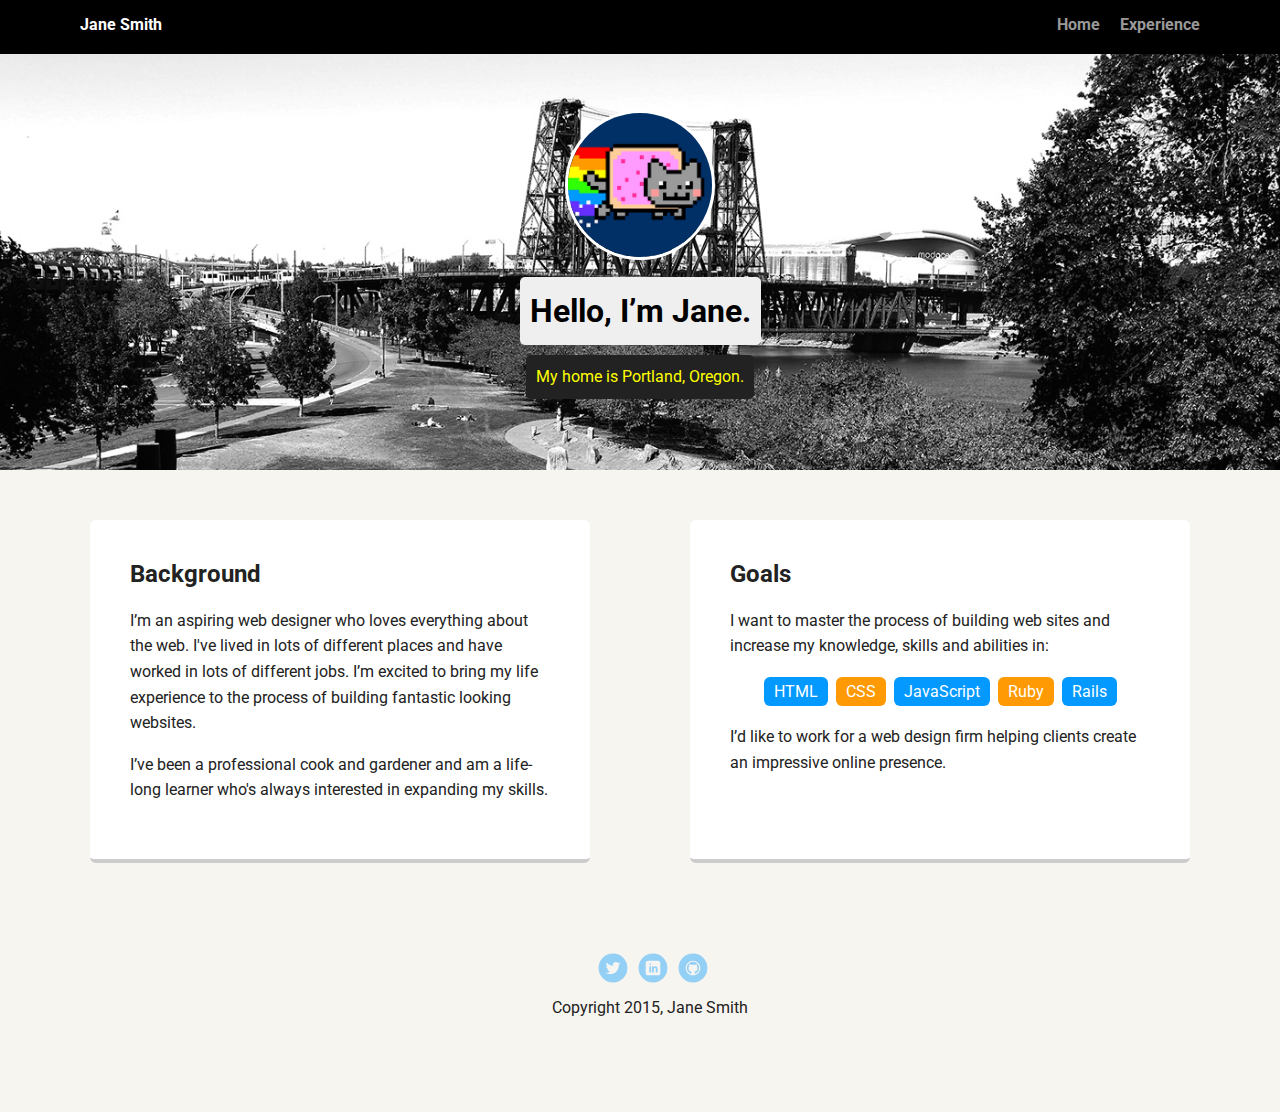
==== index.html @ 564730b3 "add starter files" ====
<!doctype html>
<html lang="en">
<head>
  <meta charset="utf-8">
  <title>Jane Smith's Profile</title>
  <meta name="viewport" content="width=device-width, initial-scale=1.0">
  <link rel="stylesheet" href="styles.css">
  <link href="https://fonts.googleapis.com/css?family=Muli%7CRoboto:400,300,500,700,900" rel="stylesheet"></head>
  <body>

    <div class="main-nav">
        <ul class="nav">
          <li class="name">Jane Smith</li>
          <li><a href="#">Home</a></li>
          <li><a href="#">Experience</a></li>
        </ul>
    </div>

    <header>
      <img src="images/me.png" alt="Drawing of Jane Smith" class="profile-image">
      <h1 class="tag name">Hello, I’m Jane.</h1>
      <p class="tag location">My home is Portland, Oregon.</p>
    </header>

    <main class="flex">
      <div class="card">
        <h2>Background</h2>
        <p>I’m an aspiring web designer who loves everything about the web. I've lived in lots of different places and have worked in lots of different jobs. I’m excited to bring my life experience to the process of building fantastic looking websites.</p>
        <p>I’ve been a professional cook and gardener and am a life-long learner who's always interested in expanding my skills.</p>
      </div> 

      <div class="card">
        <h2>Goals</h2>
        <p>I want to master the process of building web sites and increase my knowledge, skills and abilities in:</p>
        <ul class="skills">
          <li>HTML</li>
          <li>CSS</li>
          <li>JavaScript</li>
          <li>Ruby</li>
          <li>Rails</li>
        </ul>
        <p>I’d like to work for a web design firm helping clients create an impressive online presence.</p>
      </div> 

    </main>
    <footer>
      <ul>
        <li><a href="#" class="social twitter">Twitter</a></li>
        <li><a href="#" class="social linkedin">LinkedIn</a></li>
        <li><a href="#" class="social github">Github</a></li>
      </ul>
      <p class="copyright">Copyright 2015, Jane Smith</p>
    </footer>
  </body>
  </html>
---- styles.css ----
/* Global Layout Set-up */
* { 
  box-sizing: border-box;
}
  
body {
  margin: 0;
  padding: 0;
  text-align: center;
  font-family: 'Roboto', sans-serif;
  color: #222;
  background: #f7f5f0;
}
/* Link Styles */

a {
  text-decoration: none;
  color: #999;
}
a:hover {
  color: #6633ff;
}

/* Section Styles */

.main-nav {
  width: 100%;
  background: black;
  min-height: 30px;
  padding: 10px;
  position: fixed;
  text-align: center;
}
.nav {
  display: flex;
  justify-content: space-around;
  font-weight: 700;
  list-style-type: none;
  margin: 0 auto;
  padding: 0;
}

.nav .name {
    display: block;
    margin-right: auto;
    color: white;
}
.nav li {
  padding: 5px 10px 10px 10px;
}
.nav a {
  transition: all .5s;
}
.nav a:hover {
  color: white
}

header {
  text-align: center;
  background: url('images/portland.jpg') no-repeat top center ;
  background-size: cover;
  overflow: hidden;
  padding-top: 60px;
}
header {
  line-height: 1.5;
}
header .profile-image {
  margin-top: 50px;
  width: 150px;
  height: 150px;
  border-radius: 50%;
  border: 3px solid white;
  transition: all .5s;
}
header .profile-image:hover {
  transform: scale(1.2) rotate(5deg);
}
.tag {
  background-color: #efefef;
  color: black;
  padding: 10px;
  border-radius: 5px;
  display: table;
  margin: 10px auto;
} 
.location {
  background-color: #222;
  color: yellow;
}
.card {
  margin: 30px;
  padding: 20px 40px 40px;
  max-width: 500px;
  text-align: left;
  background: #fff;
  border-bottom: 4px solid #ccc;
  border-radius: 6px;
  transition: all .5s;
}
.card:hover {
  border-color: #ff99ff;
}

ul.skills {
  padding: 0;
  text-align: center;
}

.skills li {
  border-radius: 6px;
  display: inline-block;
  background: #ff9904;
  color: white;
  padding: 5px 10px;
  margin: 2px;
}

.skills li:nth-child(odd) {
  background: #0399ff;
}

footer {
  width: 100%;
  min-height: 30px;
  padding: 20px 0 40px 20px;
}

footer .copyright {
  top: -8px;
  font-size: .75em;
}

footer ul {
  list-style-type: none;
  margin: 0;
  padding: 0;
}

footer ul li {
  display: inline-block;
}

a.social {
  display: inline-block;
  text-indent: -9999px;
  margin-left: 5px;
  width: 30px;
  height: 30px;
  background-size: 30px 30px;
  opacity: .4;
  transition: all .5s;
}
a.twitter {
  background-image: url(images/twitter.svg);
}
a.linkedin {
  background-image: url(images/linkedin.svg);
}
a.github {
  background-image: url(images/github.svg);
}
a.social:hover {
  opacity: 1;
}
.clearfix {
  clear: both;
}

/* Styles for larger screens */
@media screen and (min-width: 720px) {
  
  .flex {
      display: -ms-flexbox;      /* TWEENER - IE 10 */
      display: flex; 
      max-width: 1200px;
      -ms-flex-pack: distribute;
      justify-content: space-around;
      margin: 0 auto;
  }

  header {
    min-height: 470px;
  }

  .nav {
    max-width: 1200px;
    padding: 0 30px;
  }


  main {
    padding-top: 20px;
  }

  main p {
    line-height: 1.6em;
  }

  footer {
    font-size: 1.3em;
    max-width: 1200px;
    margin: 40px auto;
  }

}
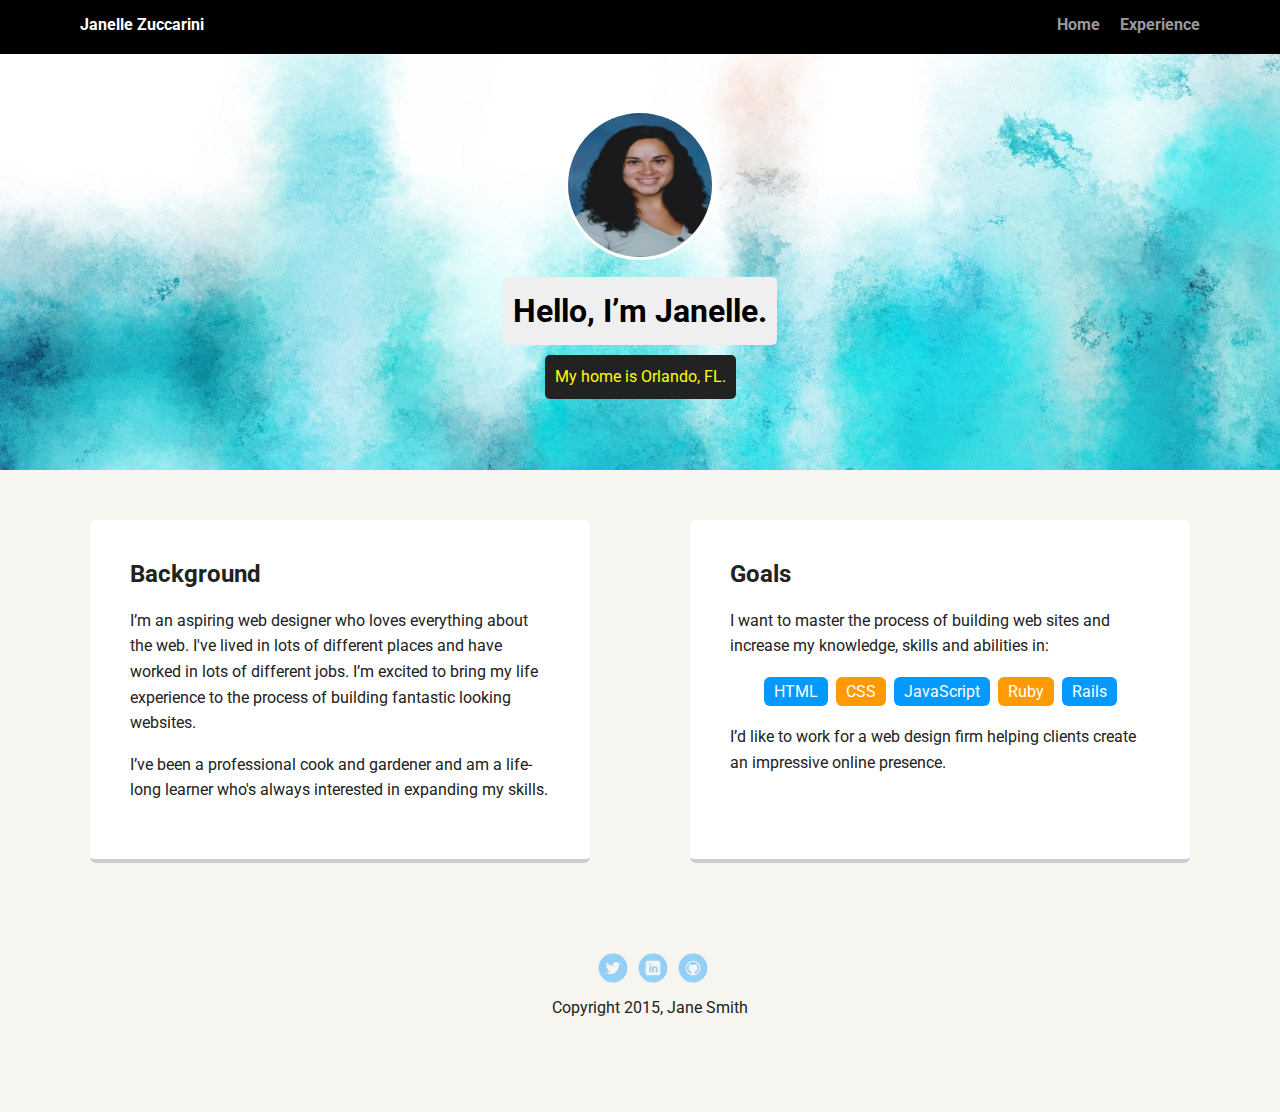
==== commit 0023f3c7: "changed background image" ====
--- a/index.html
+++ b/index.html
@@ -2,7 +2,7 @@
 <html lang="en">
 <head>
   <meta charset="utf-8">
-  <title>Jane Smith's Profile</title>
+  <title>Janelle Zuccarini's profile</title>
   <meta name="viewport" content="width=device-width, initial-scale=1.0">
   <link rel="stylesheet" href="styles.css">
   <link href="https://fonts.googleapis.com/css?family=Muli%7CRoboto:400,300,500,700,900" rel="stylesheet"></head>
@@ -10,16 +10,16 @@
 
     <div class="main-nav">
         <ul class="nav">
-          <li class="name">Jane Smith</li>
+          <li class="name">Janelle Zuccarini</li>
           <li><a href="#">Home</a></li>
           <li><a href="#">Experience</a></li>
         </ul>
     </div>
 
     <header>
-      <img src="images/me.png" alt="Drawing of Jane Smith" class="profile-image">
-      <h1 class="tag name">Hello, I’m Jane.</h1>
-      <p class="tag location">My home is Portland, Oregon.</p>
+      <img src="images/profile-img.jpg" alt="Professional picture of Janelle Zuccarini" class="profile-image">
+      <h1 class="tag name">Hello, I’m Janelle.</h1>
+      <p class="tag location">My home is Orlando, FL.</p>
     </header>
 
     <main class="flex">
--- a/styles.css
+++ b/styles.css
@@ -57,7 +57,7 @@
 
 header {
   text-align: center;
-  background: url('images/portland.jpg') no-repeat top center ;
+  background: url('images/backg-img.jpg') no-repeat top center ;
   background-size: cover;
   overflow: hidden;
   padding-top: 60px;
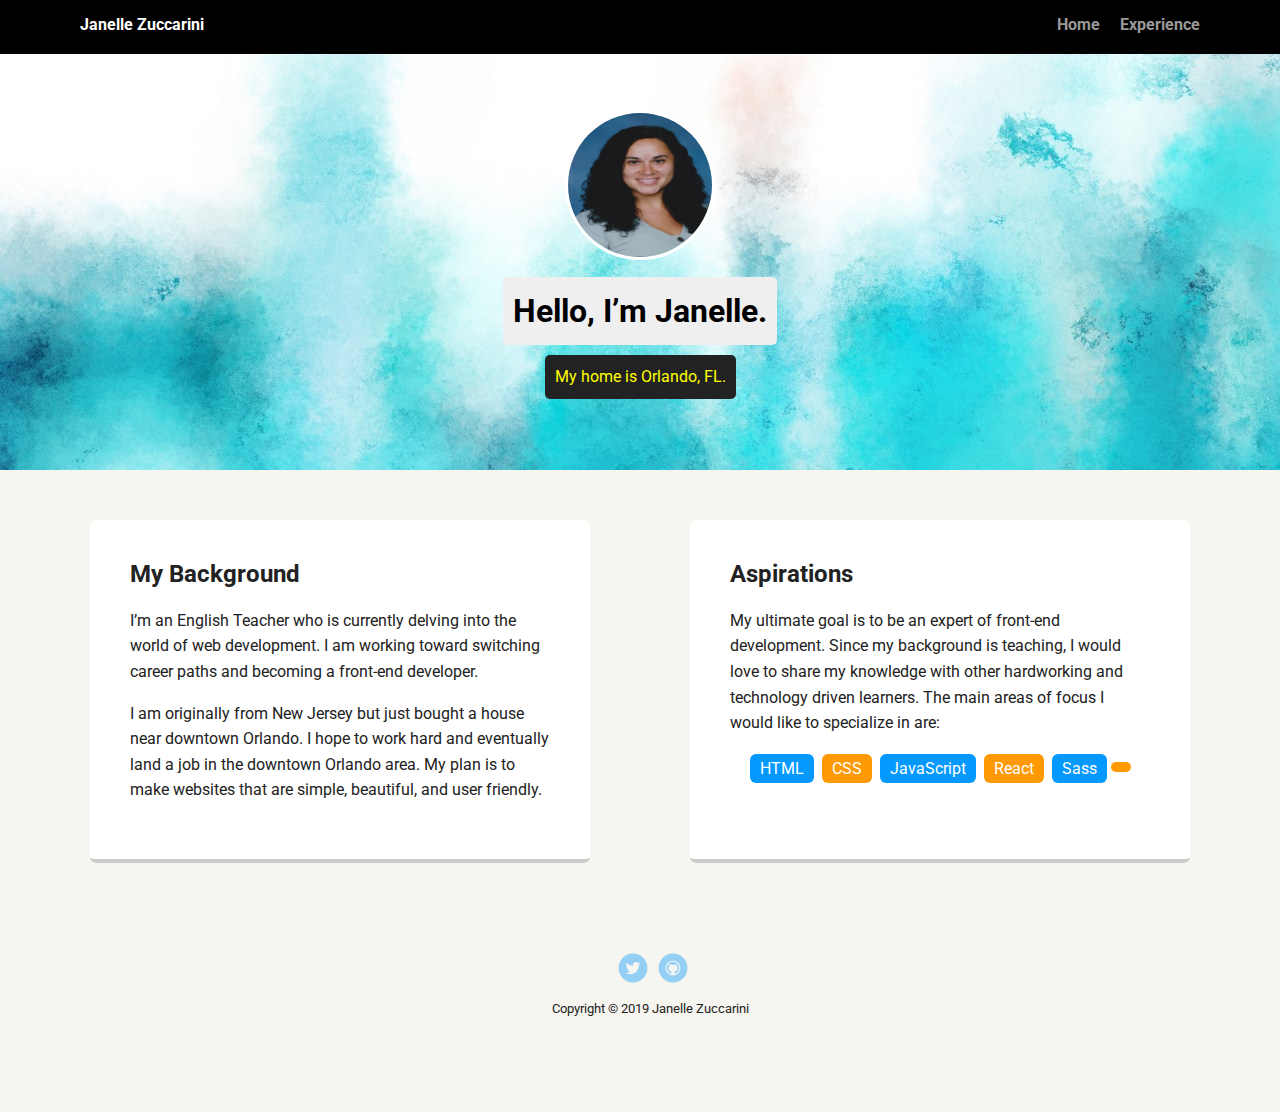
==== commit aa30baef: "changed background and aspirations section" ====
--- a/index.html
+++ b/index.html
@@ -11,7 +11,7 @@
     <div class="main-nav">
         <ul class="nav">
           <li class="name">Janelle Zuccarini</li>
-          <li><a href="#">Home</a></li>
+          <li><a href="index.html">Home</a></li>
           <li><a href="#">Experience</a></li>
         </ul>
     </div>
@@ -24,32 +24,30 @@
 
     <main class="flex">
       <div class="card">
-        <h2>Background</h2>
-        <p>I’m an aspiring web designer who loves everything about the web. I've lived in lots of different places and have worked in lots of different jobs. I’m excited to bring my life experience to the process of building fantastic looking websites.</p>
-        <p>I’ve been a professional cook and gardener and am a life-long learner who's always interested in expanding my skills.</p>
+        <h2>My Background</h2>
+        <p>I’m an English Teacher who is currently delving into the world of web development. I am working toward switching career paths and becoming a front-end developer.</p>
+        <p>I am originally from New Jersey but just bought a house near downtown Orlando. I hope to work hard and eventually land a job in the downtown Orlando area. My plan is to make websites that are simple, beautiful, and user friendly. </p>
       </div> 
 
       <div class="card">
-        <h2>Goals</h2>
-        <p>I want to master the process of building web sites and increase my knowledge, skills and abilities in:</p>
+        <h2>Aspirations</h2>
+        <p>My ultimate goal is to be an expert of front-end development. Since my background is teaching, I would love to share my knowledge with other hardworking and technology driven learners. The main areas of focus I would like to specialize in are:</p>
         <ul class="skills">
           <li>HTML</li>
           <li>CSS</li>
           <li>JavaScript</li>
-          <li>Ruby</li>
-          <li>Rails</li>
+          <li>React</li>
+          <li>Sass<li>
         </ul>
-        <p>I’d like to work for a web design firm helping clients create an impressive online presence.</p>
       </div> 
 
     </main>
     <footer>
       <ul>
-        <li><a href="#" class="social twitter">Twitter</a></li>
-        <li><a href="#" class="social linkedin">LinkedIn</a></li>
-        <li><a href="#" class="social github">Github</a></li>
+        <li><a href="https://twitter.com/janellezucc" class="social twitter">Twitter</a></li>
+        <li><a href="https://github.com/janellezucc" class="social github">Github</a></li>
       </ul>
-      <p class="copyright">Copyright 2015, Jane Smith</p>
+      <p class="copyright"><small>Copyright &copy; 2019 Janelle Zuccarini</small></p>
     </footer>
   </body>
   </html>
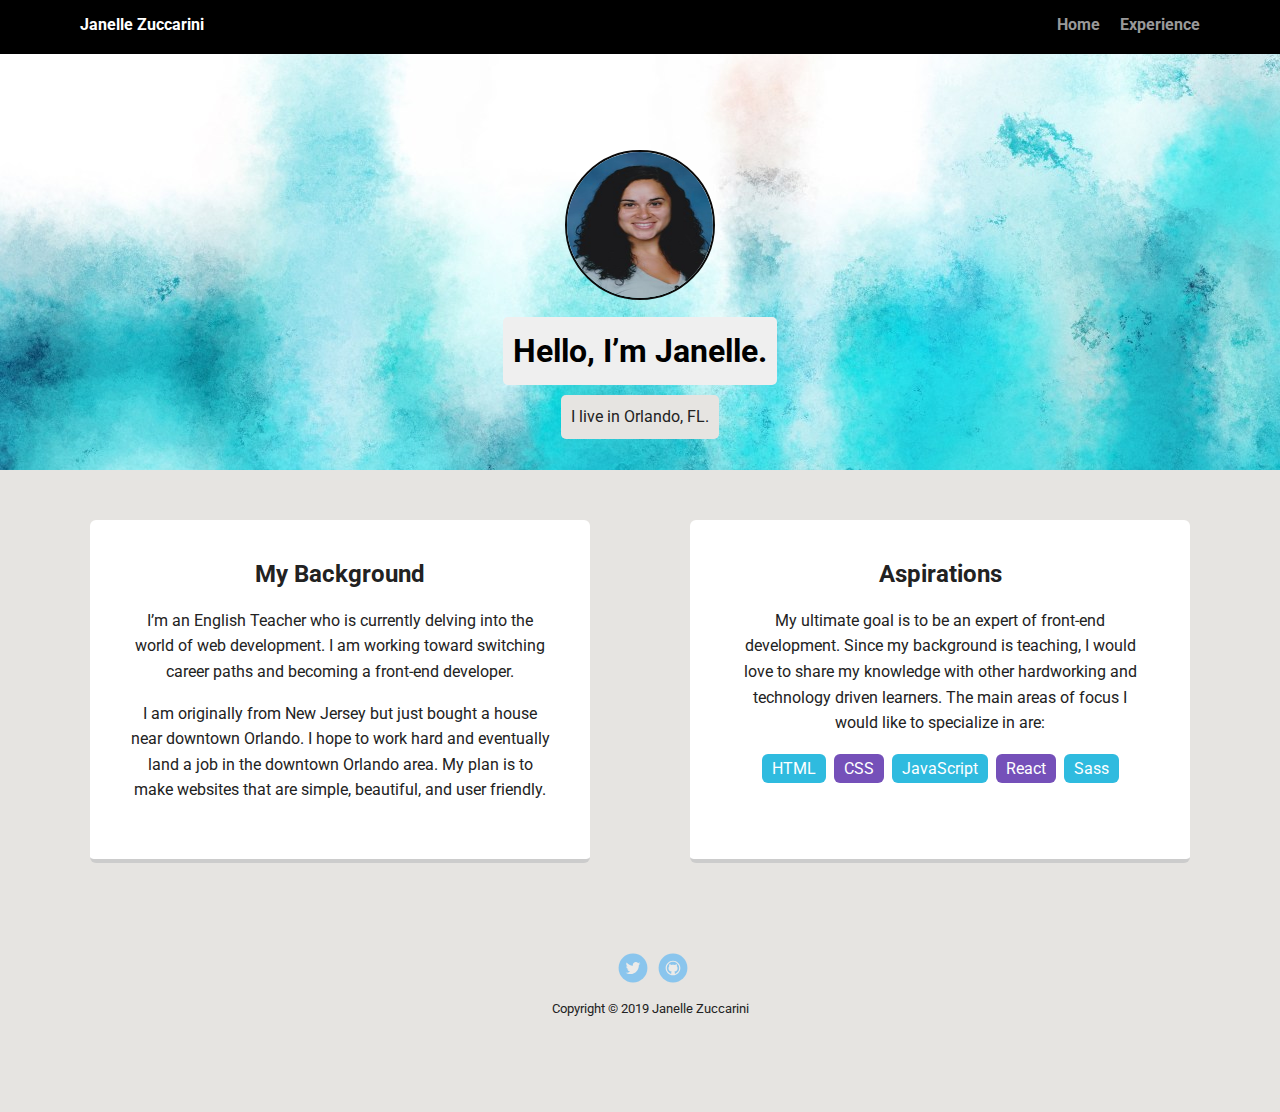
==== commit 1e5f6431: "changing original format for css" ====
--- a/index.html
+++ b/index.html
@@ -17,9 +17,9 @@
     </div>
 
     <header>
-      <img src="images/profile-img.jpg" alt="Professional picture of Janelle Zuccarini" class="profile-image">
+      <img src="images/profile-image.jpg" alt="Professional picture of Janelle Zuccarini" class="profile-image">
       <h1 class="tag name">Hello, I’m Janelle.</h1>
-      <p class="tag location">My home is Orlando, FL.</p>
+      <p class="tag location">I live in Orlando, FL.</p>
     </header>
 
     <main class="flex">
@@ -37,7 +37,7 @@
           <li>CSS</li>
           <li>JavaScript</li>
           <li>React</li>
-          <li>Sass<li>
+          <li>Sass</li>
         </ul>
       </div> 
 
--- a/styles.css
+++ b/styles.css
@@ -9,7 +9,7 @@
   text-align: center;
   font-family: 'Roboto', sans-serif;
   color: #222;
-  background: #f7f5f0;
+  background: #e6e4e1; 
 }
 /* Link Styles */
 
@@ -66,15 +66,15 @@
   line-height: 1.5;
 }
 header .profile-image {
-  margin-top: 50px;
+  margin-top: 90px;
   width: 150px;
   height: 150px;
   border-radius: 50%;
-  border: 3px solid white;
-  transition: all .5s;
+  border: 2px solid rgb(10, 10, 10);
+  transition: all .10s;
 }
 header .profile-image:hover {
-  transform: scale(1.2) rotate(5deg);
+  transform: scale(1.2) rotate(2deg);
 }
 .tag {
   background-color: #efefef;
@@ -85,21 +85,21 @@
   margin: 10px auto;
 } 
 .location {
-  background-color: #222;
-  color: yellow;
+  background-color: #e6e4e1;
+  color: #222;
 }
 .card {
   margin: 30px;
   padding: 20px 40px 40px;
   max-width: 500px;
-  text-align: left;
+  text-align: center;
   background: #fff;
   border-bottom: 4px solid #ccc;
   border-radius: 6px;
   transition: all .5s;
 }
 .card:hover {
-  border-color: #ff99ff;
+  border-color: #2e9fad;
 }
 
 ul.skills {
@@ -110,14 +110,14 @@
 .skills li {
   border-radius: 6px;
   display: inline-block;
-  background: #ff9904;
+  background: #7550b9;
   color: white;
   padding: 5px 10px;
   margin: 2px;
 }
 
 .skills li:nth-child(odd) {
-  background: #0399ff;
+  background: #2fbbdf;
 }
 
 footer {
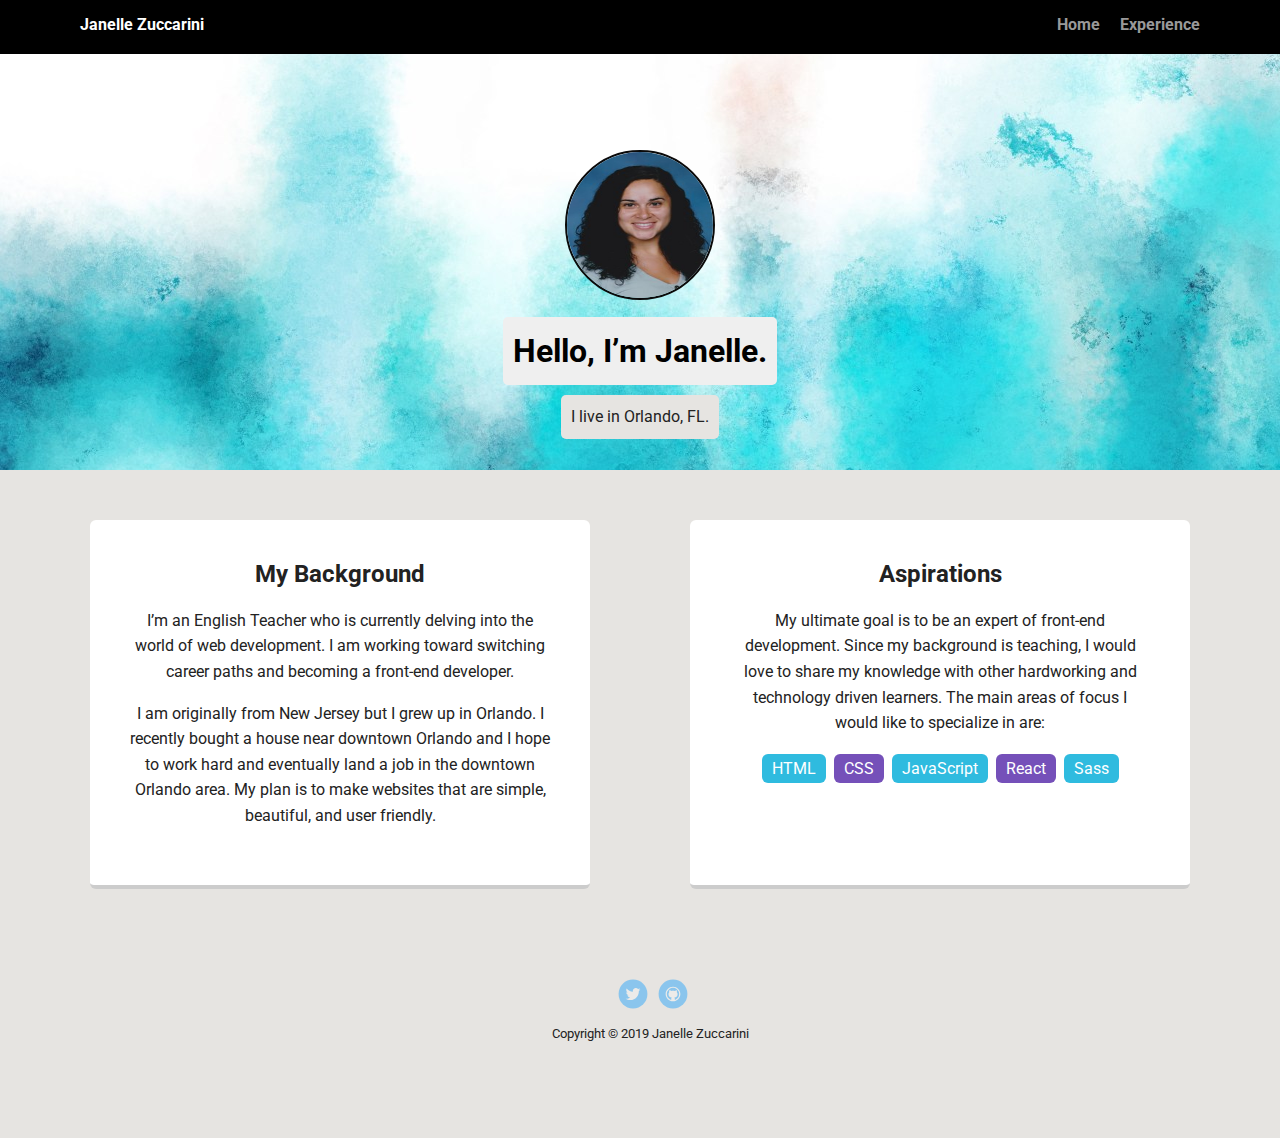
==== commit 7990467e: "paragraph changes" ====
--- a/index.html
+++ b/index.html
@@ -26,7 +26,7 @@
       <div class="card">
         <h2>My Background</h2>
         <p>I’m an English Teacher who is currently delving into the world of web development. I am working toward switching career paths and becoming a front-end developer.</p>
-        <p>I am originally from New Jersey but just bought a house near downtown Orlando. I hope to work hard and eventually land a job in the downtown Orlando area. My plan is to make websites that are simple, beautiful, and user friendly. </p>
+        <p>I am originally from New Jersey but I grew up in Orlando. I recently bought a house near downtown Orlando and I hope to work hard and eventually land a job in the downtown Orlando area. My plan is to make websites that are simple, beautiful, and user friendly. </p>
       </div> 
 
       <div class="card">
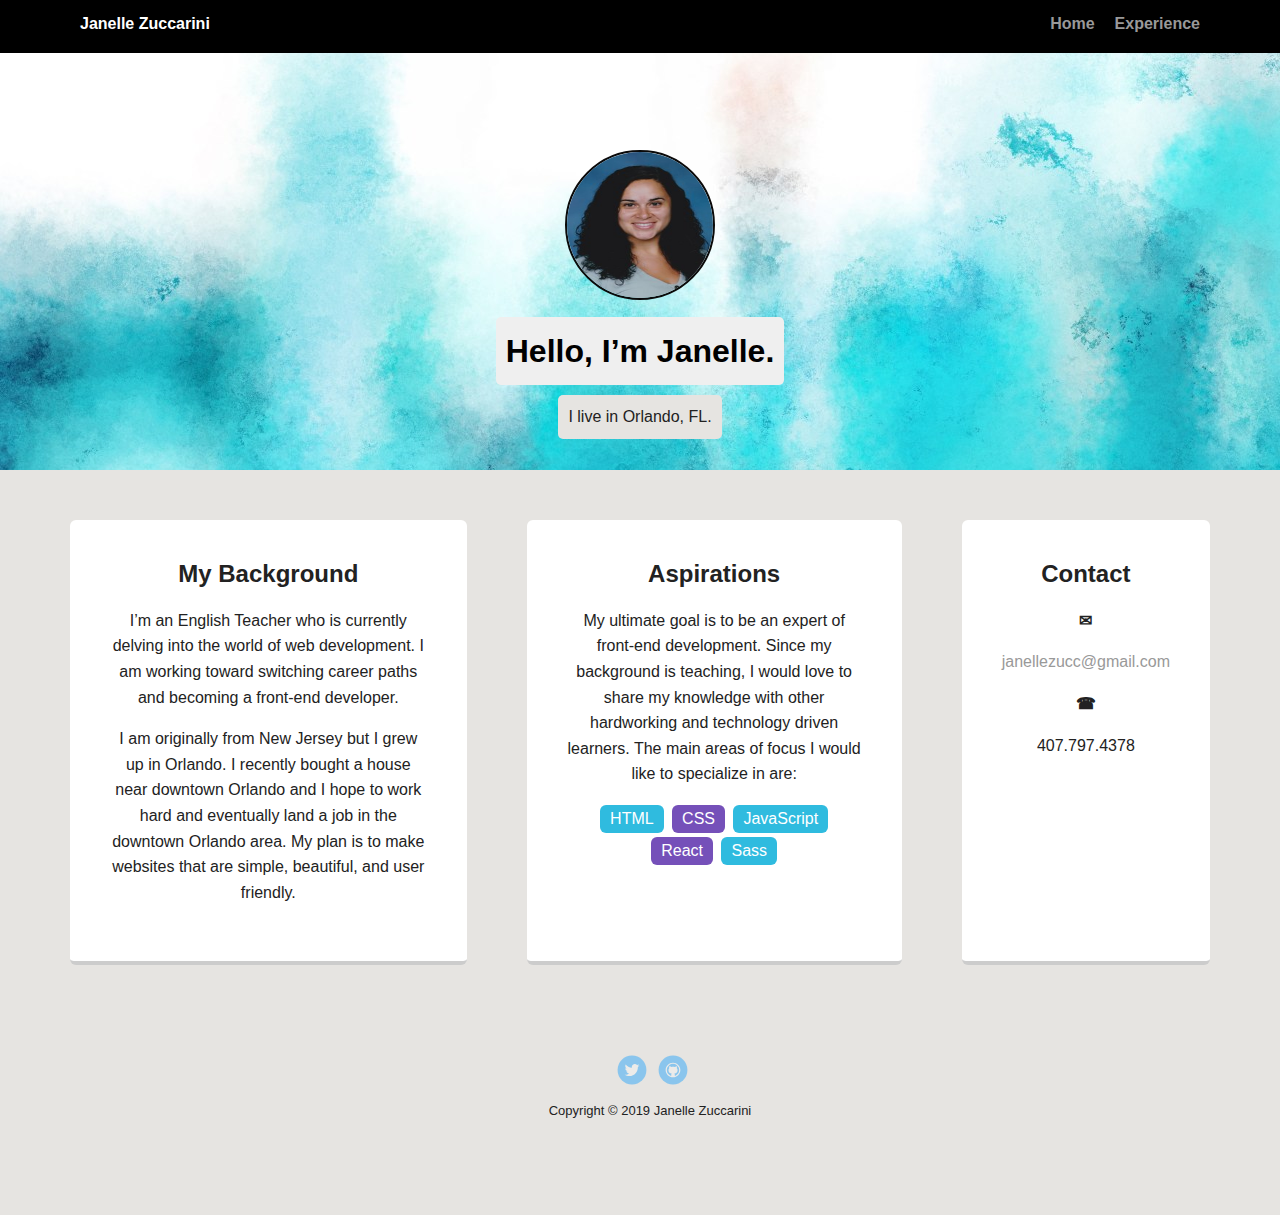
==== commit a73457ff: "adding an experience page" ====
--- a/index.html
+++ b/index.html
@@ -12,7 +12,7 @@
         <ul class="nav">
           <li class="name">Janelle Zuccarini</li>
           <li><a href="index.html">Home</a></li>
-          <li><a href="#">Experience</a></li>
+          <li><a href="experience.html" target="_blank">Experience</a></li>
         </ul>
     </div>
 
@@ -41,6 +41,15 @@
         </ul>
       </div> 
 
+
+      <div class="card">
+        <h2>Contact</h2>
+        <p><strong>&#9993;</strong></p>
+        <p><a href="mailto:janellezucc@gmail.com?subject=Hey%20there!">janellezucc@gmail.com</a></p>
+        <p><strong>&phone;</strong></p>
+        <p>407.797.4378</p>
+      </div> 
+
     </main>
     <footer>
       <ul>
--- a/styles.css
+++ b/styles.css
@@ -7,7 +7,7 @@
   margin: 0;
   padding: 0;
   text-align: center;
-  font-family: 'Roboto', sans-serif;
+  font-family: 'Arial Narrow', sans-serif;
   color: #222;
   background: #e6e4e1; 
 }
